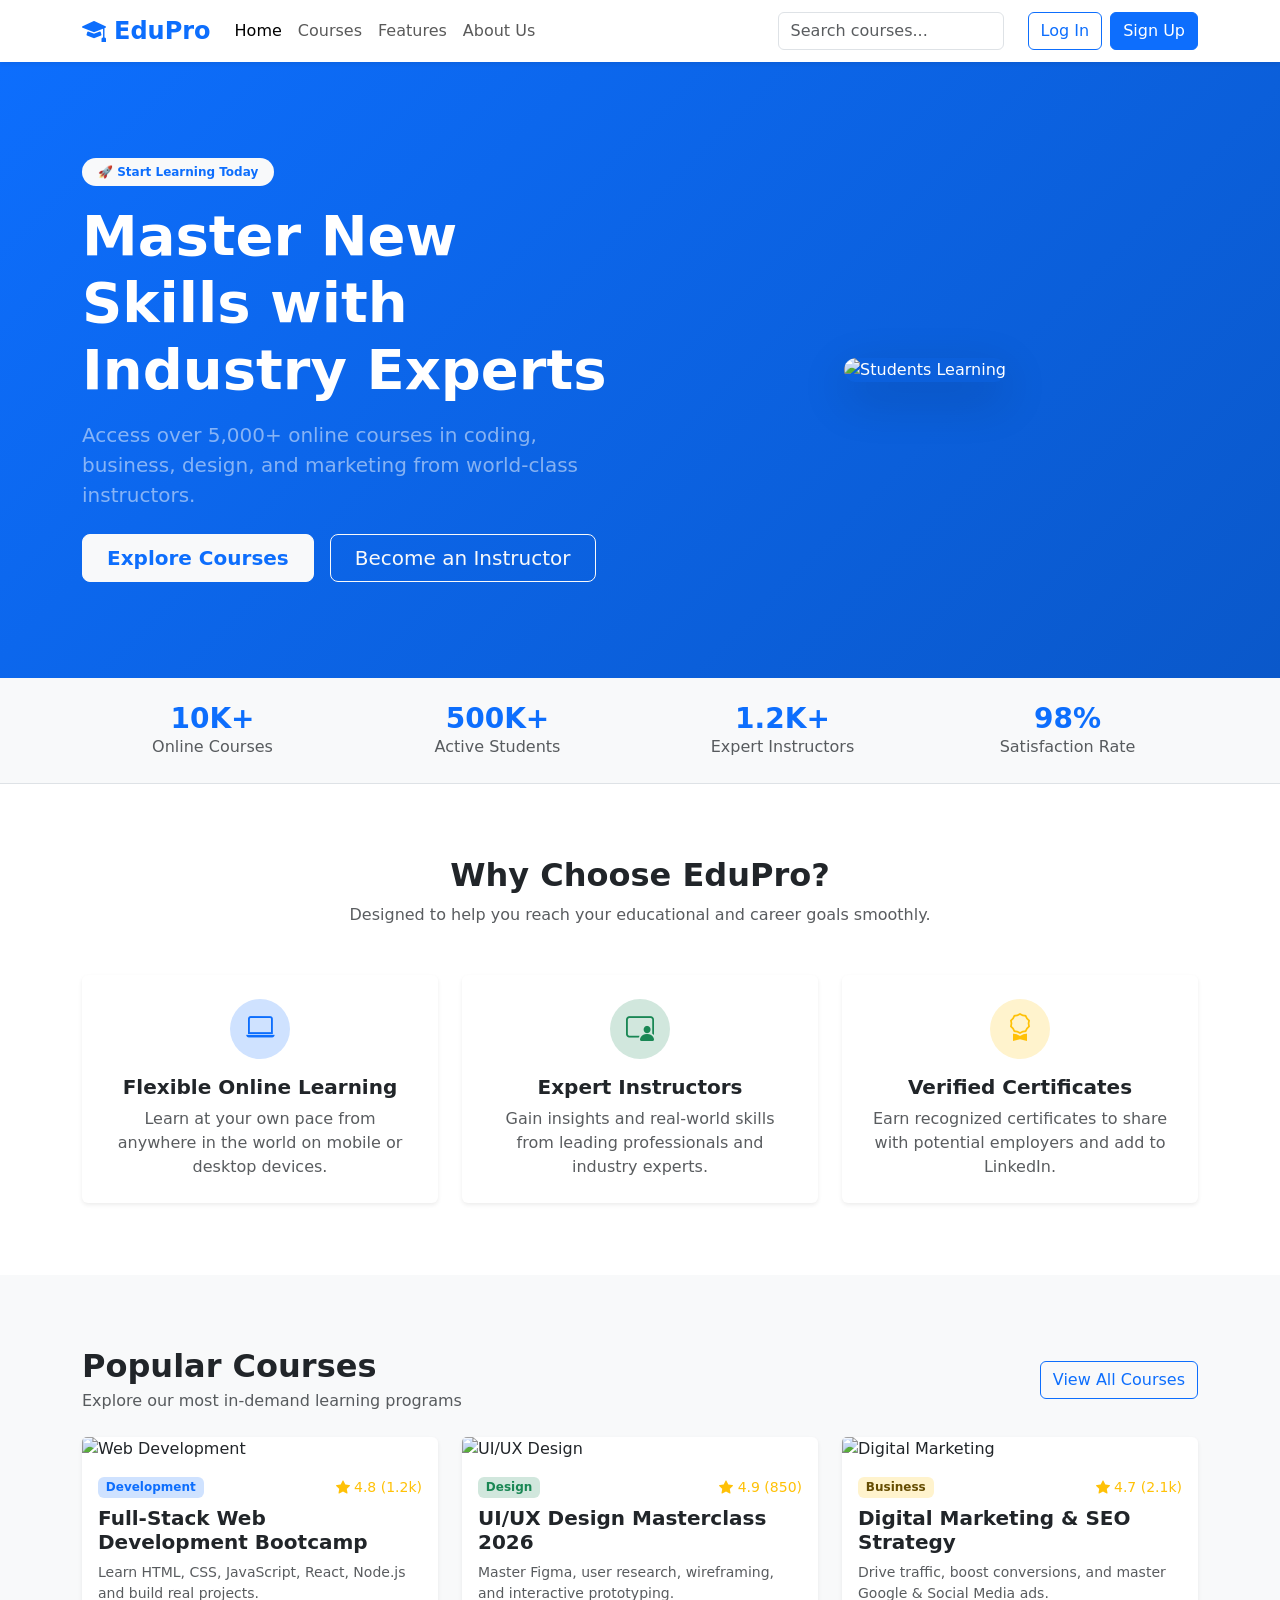
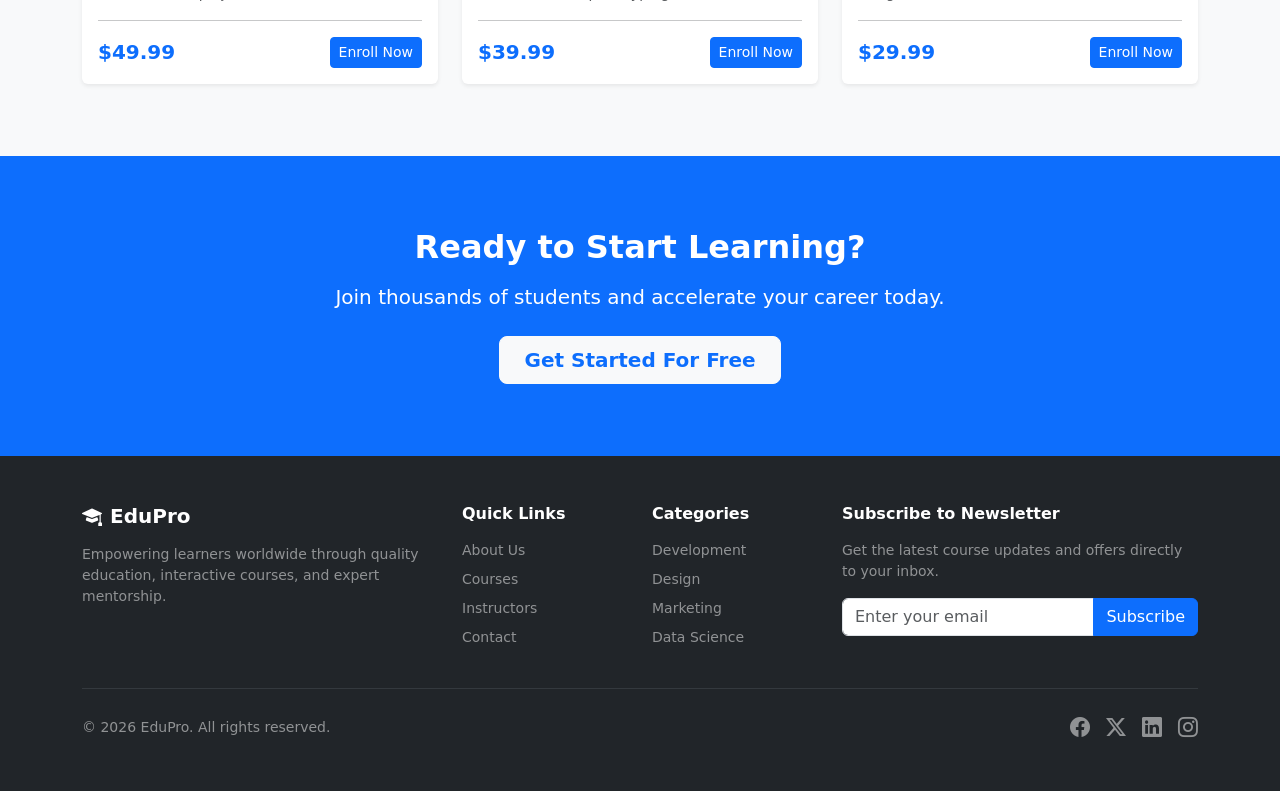
==== home-page.html @ d51e1c1f "This is home page in .html" ====
<!DOCTYPE html>
<html lang="en">
<head>
    <meta charset="UTF-8">
    <meta name="viewport" content="width=device-width, initial-scale=1.0">
    <title>EduPro - Learn Anything, Anywhere</title>
    <!-- Bootstrap 5 CSS -->
    <link href="https://cdn.jsdelivr.net/npm/bootstrap@5.3.2/dist/css/bootstrap.min.css" rel="stylesheet">
    <!-- Bootstrap Icons -->
    <link href="https://cdn.jsdelivr.net/npm/bootstrap-icons@1.11.1/font/bootstrap-icons.css" rel="stylesheet">
    <style>
        .hero-section {
            background: linear-gradient(135deg, #0d6efd 0%, #0a58ca 100%);
        }
        .course-card:hover {
            transform: translateY(-5px);
            transition: all 0.3s ease;
            box-shadow: 0 10px 20px rgba(0,0,0,0.12) !important;
        }
        .feature-icon {
            width: 60px;
            height: 60px;
            display: inline-flex;
            align-items: center;
            justify-content: center;
        }
    </style>
</head>
<body>

    <!-- Navbar -->
    <nav class="navbar navbar-expand-lg navbar-light bg-white shadow-sm sticky-top">
        <div class="container">
            <a class="navbar-brand fw-bold text-primary fs-4" href="#">
                <i class="bi bi-mortarboard-fill me-2"></i>EduPro
            </a>
            <button class="navbar-toggler" type="button" data-bs-toggle="collapse" data-bs-target="#navbarNav">
                <span class="navbar-toggler-icon"></span>
            </button>
            <div class="collapse navbar-collapse" id="navbarNav">
                <ul class="navbar-nav me-auto mb-2 mb-lg-0">
                    <li class="nav-item"><a class="nav-link active" href="#">Home</a></li>
                    <li class="nav-item"><a class="nav-link" href="#courses">Courses</a></li>
                    <li class="nav-item"><a class="nav-link" href="#features">Features</a></li>
                    <li class="nav-item"><a class="nav-link" href="#about">About Us</a></li>
                </ul>
                <form class="d-flex me-3" role="search">
                    <input class="form-control me-2" type="search" placeholder="Search courses..." aria-label="Search">
                </form>
                <div class="d-flex gap-2">
                    <a href="#" class="btn btn-outline-primary">Log In</a>
                    <a href="#" class="btn btn-primary">Sign Up</a>
                </div>
            </div>
        </div>
    </nav>

    <!-- Hero Section -->
    <section class="hero-section text-white py-5">
        <div class="container py-5">
            <div class="row align-items-center gy-4">
                <div class="col-lg-6">
                    <span class="badge bg-light text-primary px-3 py-2 rounded-pill mb-3 fw-semibold">🚀 Start Learning Today</span>
                    <h1 class="display-4 fw-bold mb-3">Master New Skills with Industry Experts</h1>
                    <p class="lead text-white-50 mb-4">Access over 5,000+ online courses in coding, business, design, and marketing from world-class instructors.</p>
                    <div class="d-flex gap-3 flex-wrap">
                        <a href="#courses" class="btn btn-light btn-lg text-primary fw-semibold px-4">Explore Courses</a>
                        <a href="#" class="btn btn-outline-light btn-lg px-4">Become an Instructor</a>
                    </div>
                </div>
                <div class="col-lg-6 text-center">
                    <img src="https://images.unsplash.com/photo-1522202176988-66273c2fd55f?auto=format&fit=crop&w=800&q=80" class="img-fluid rounded-4 shadow-lg" alt="Students Learning">
                </div>
            </div>
        </div>
    </section>

    <!-- Stats Counter -->
    <section class="bg-light py-4 border-bottom">
        <div class="container">
            <div class="row text-center gy-3">
                <div class="col-md-3 col-6">
                    <h3 class="fw-bold text-primary mb-0">10K+</h3>
                    <p class="text-muted mb-0">Online Courses</p>
                </div>
                <div class="col-md-3 col-6">
                    <h3 class="fw-bold text-primary mb-0">500K+</h3>
                    <p class="text-muted mb-0">Active Students</p>
                </div>
                <div class="col-md-3 col-6">
                    <h3 class="fw-bold text-primary mb-0">1.2K+</h3>
                    <p class="text-muted mb-0">Expert Instructors</p>
                </div>
                <div class="col-md-3 col-6">
                    <h3 class="fw-bold text-primary mb-0">98%</h3>
                    <p class="text-muted mb-0">Satisfaction Rate</p>
                </div>
            </div>
        </div>
    </section>

    <!-- Features Section -->
    <section id="features" class="py-5">
        <div class="container py-4">
            <div class="text-center mb-5">
                <h2 class="fw-bold">Why Choose EduPro?</h2>
                <p class="text-muted">Designed to help you reach your educational and career goals smoothly.</p>
            </div>
            <div class="row g-4">
                <div class="col-md-4">
                    <div class="card h-100 border-0 shadow-sm text-center p-4">
                        <div class="feature-icon bg-primary-subtle text-primary rounded-circle mx-auto mb-3">
                            <i class="bi bi-laptop fs-3"></i>
                        </div>
                        <h5 class="fw-bold">Flexible Online Learning</h5>
                        <p class="text-muted mb-0">Learn at your own pace from anywhere in the world on mobile or desktop devices.</p>
                    </div>
                </div>
                <div class="col-md-4">
                    <div class="card h-100 border-0 shadow-sm text-center p-4">
                        <div class="feature-icon bg-success-subtle text-success rounded-circle mx-auto mb-3">
                            <i class="bi bi-person-video3 fs-3"></i>
                        </div>
                        <h5 class="fw-bold">Expert Instructors</h5>
                        <p class="text-muted mb-0">Gain insights and real-world skills from leading professionals and industry experts.</p>
                    </div>
                </div>
                <div class="col-md-4">
                    <div class="card h-100 border-0 shadow-sm text-center p-4">
                        <div class="feature-icon bg-warning-subtle text-warning rounded-circle mx-auto mb-3">
                            <i class="bi bi-award fs-3"></i>
                        </div>
                        <h5 class="fw-bold">Verified Certificates</h5>
                        <p class="text-muted mb-0">Earn recognized certificates to share with potential employers and add to LinkedIn.</p>
                    </div>
                </div>
            </div>
        </div>
    </section>

    <!-- Popular Courses Section -->
    <section id="courses" class="bg-light py-5">
        <div class="container py-4">
            <div class="d-flex justify-content-between align-items-center mb-4">
                <div>
                    <h2 class="fw-bold mb-1">Popular Courses</h2>
                    <p class="text-muted mb-0">Explore our most in-demand learning programs</p>
                </div>
                <a href="#" class="btn btn-outline-primary d-none d-md-inline-block">View All Courses</a>
            </div>

            <div class="row g-4">
                <!-- Course 1 -->
                <div class="col-lg-4 col-md-6">
                    <div class="card h-100 border-0 shadow-sm course-card">
                        <img src="https://images.unsplash.com/photo-1555066931-4365d14bab8c?auto=format&fit=crop&w=600&q=80" class="card-img-top" alt="Web Development">
                        <div class="card-body">
                            <div class="d-flex justify-content-between align-items-center mb-2">
                                <span class="badge bg-primary-subtle text-primary">Development</span>
                                <span class="text-warning small"><i class="bi bi-star-fill"></i> 4.8 (1.2k)</span>
                            </div>
                            <h5 class="card-title fw-bold">Full-Stack Web Development Bootcamp</h5>
                            <p class="card-text text-muted small">Learn HTML, CSS, JavaScript, React, Node.js and build real projects.</p>
                            <hr>
                            <div class="d-flex justify-content-between align-items-center">
                                <span class="h5 fw-bold text-primary mb-0">$49.99</span>
                                <a href="#" class="btn btn-sm btn-primary">Enroll Now</a>
                            </div>
                        </div>
                    </div>
                </div>

                <!-- Course 2 -->
                <div class="col-lg-4 col-md-6">
                    <div class="card h-100 border-0 shadow-sm course-card">
                        <img src="https://images.unsplash.com/photo-1561070791-2526d30994b5?auto=format&fit=crop&w=600&q=80" class="card-img-top" alt="UI/UX Design">
                        <div class="card-body">
                            <div class="d-flex justify-content-between align-items-center mb-2">
                                <span class="badge bg-success-subtle text-success">Design</span>
                                <span class="text-warning small"><i class="bi bi-star-fill"></i> 4.9 (850)</span>
                            </div>
                            <h5 class="card-title fw-bold">UI/UX Design Masterclass 2026</h5>
                            <p class="card-text text-muted small">Master Figma, user research, wireframing, and interactive prototyping.</p>
                            <hr>
                            <div class="d-flex justify-content-between align-items-center">
                                <span class="h5 fw-bold text-primary mb-0">$39.99</span>
                                <a href="#" class="btn btn-sm btn-primary">Enroll Now</a>
                            </div>
                        </div>
                    </div>
                </div>

                <!-- Course 3 -->
                <div class="col-lg-4 col-md-6">
                    <div class="card h-100 border-0 shadow-sm course-card">
                        <img src="https://images.unsplash.com/photo-1460925895917-afdab827c52f?auto=format&fit=crop&w=600&q=80" class="card-img-top" alt="Digital Marketing">
                        <div class="card-body">
                            <div class="d-flex justify-content-between align-items-center mb-2">
                                <span class="badge bg-warning-subtle text-warning-emphasis">Business</span>
                                <span class="text-warning small"><i class="bi bi-star-fill"></i> 4.7 (2.1k)</span>
                            </div>
                            <h5 class="card-title fw-bold">Digital Marketing & SEO Strategy</h5>
                            <p class="card-text text-muted small">Drive traffic, boost conversions, and master Google & Social Media ads.</p>
                            <hr>
                            <div class="d-flex justify-content-between align-items-center">
                                <span class="h5 fw-bold text-primary mb-0">$29.99</span>
                                <a href="#" class="btn btn-sm btn-primary">Enroll Now</a>
                            </div>
                        </div>
                    </div>
                </div>
            </div>
            
            <div class="text-center mt-4 d-md-none">
                <a href="#" class="btn btn-outline-primary">View All Courses</a>
            </div>
        </div>
    </section>

    <!-- Call to Action (CTA) Section -->
    <section class="py-5 bg-primary text-white">
        <div class="container text-center py-4">
            <h2 class="fw-bold mb-3">Ready to Start Learning?</h2>
            <p class="lead mb-4">Join thousands of students and accelerate your career today.</p>
            <a href="#" class="btn btn-light btn-lg text-primary fw-semibold px-4">Get Started For Free</a>
        </div>
    </section>

    <!-- Footer -->
    <footer class="bg-dark text-white-50 py-5">
        <div class="container">
            <div class="row g-4">
                <div class="col-lg-4 col-md-6">
                    <h5 class="text-white fw-bold mb-3"><i class="bi bi-mortarboard-fill me-2"></i>EduPro</h5>
                    <p class="small">Empowering learners worldwide through quality education, interactive courses, and expert mentorship.</p>
                </div>
                <div class="col-lg-2 col-md-6">
                    <h6 class="text-white fw-bold mb-3">Quick Links</h6>
                    <ul class="list-unstyled small">
                        <li class="mb-2"><a href="#" class="text-white-50 text-decoration-none">About Us</a></li>
                        <li class="mb-2"><a href="#" class="text-white-50 text-decoration-none">Courses</a></li>
                        <li class="mb-2"><a href="#" class="text-white-50 text-decoration-none">Instructors</a></li>
                        <li class="mb-2"><a href="#" class="text-white-50 text-decoration-none">Contact</a></li>
                    </ul>
                </div>
                <div class="col-lg-2 col-md-6">
                    <h6 class="text-white fw-bold mb-3">Categories</h6>
                    <ul class="list-unstyled small">
                        <li class="mb-2"><a href="#" class="text-white-50 text-decoration-none">Development</a></li>
                        <li class="mb-2"><a href="#" class="text-white-50 text-decoration-none">Design</a></li>
                        <li class="mb-2"><a href="#" class="text-white-50 text-decoration-none">Marketing</a></li>
                        <li class="mb-2"><a href="#" class="text-white-50 text-decoration-none">Data Science</a></li>
                    </ul>
                </div>
                <div class="col-lg-4 col-md-6">
                    <h6 class="text-white fw-bold mb-3">Subscribe to Newsletter</h6>
                    <p class="small">Get the latest course updates and offers directly to your inbox.</p>
                    <div class="input-group">
                        <input type="email" class="form-control" placeholder="Enter your email">
                        <button class="btn btn-primary" type="button">Subscribe</button>
                    </div>
                </div>
            </div>
            <hr class="border-secondary my-4">
            <div class="d-flex flex-column flex-sm-row justify-content-between align-items-center small">
                <p class="mb-0">&copy; 2026 EduPro. All rights reserved.</p>
                <div class="d-flex gap-3 fs-5 mt-2 mt-sm-0">
                    <a href="#" class="text-white-50"><i class="bi bi-facebook"></i></a>
                    <a href="#" class="text-white-50"><i class="bi bi-twitter-x"></i></a>
                    <a href="#" class="text-white-50"><i class="bi bi-linkedin"></i></a>
                    <a href="#" class="text-white-50"><i class="bi bi-instagram"></i></a>
                </div>
            </div>
        </div>
    </footer>

    <!-- Bootstrap 5 JS Bundle -->
    <script src="https://cdn.jsdelivr.net/npm/bootstrap@5.3.2/dist/js/bootstrap.bundle.min.js"></script>
</body>
</html>
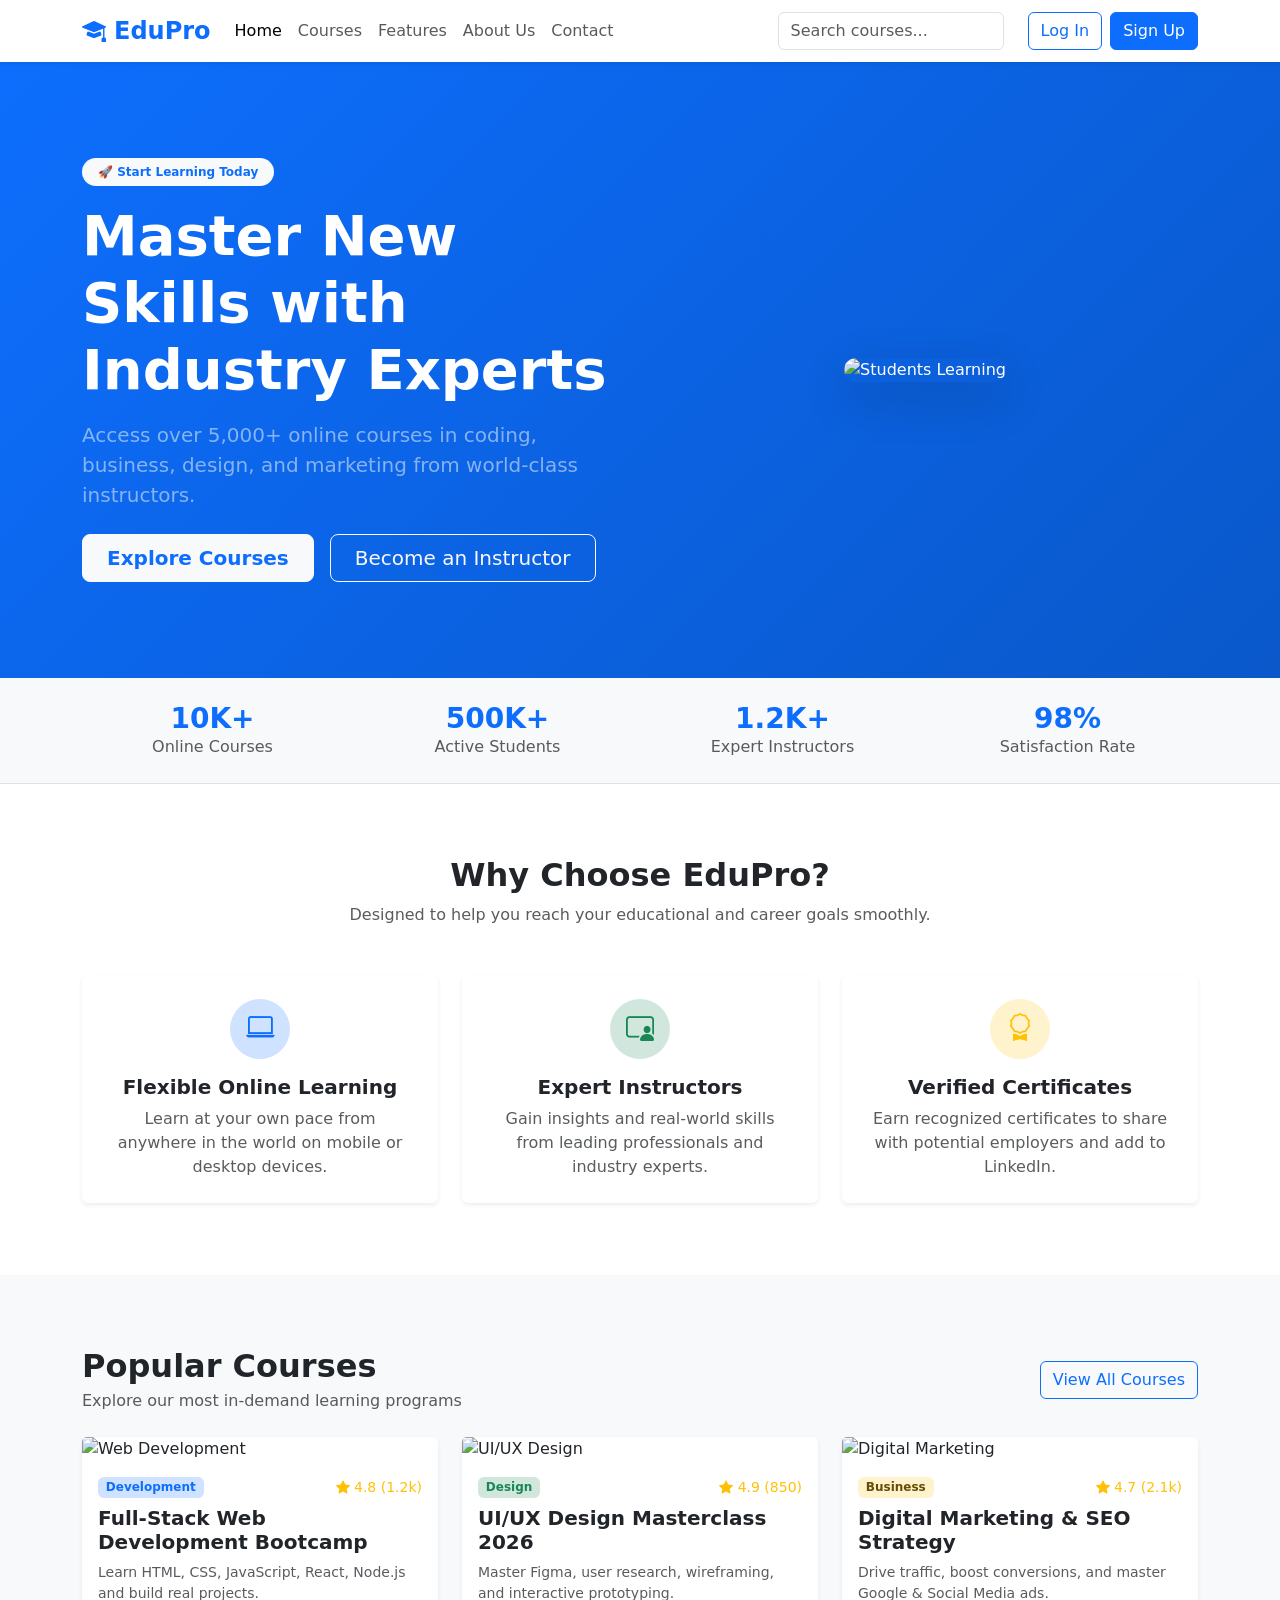
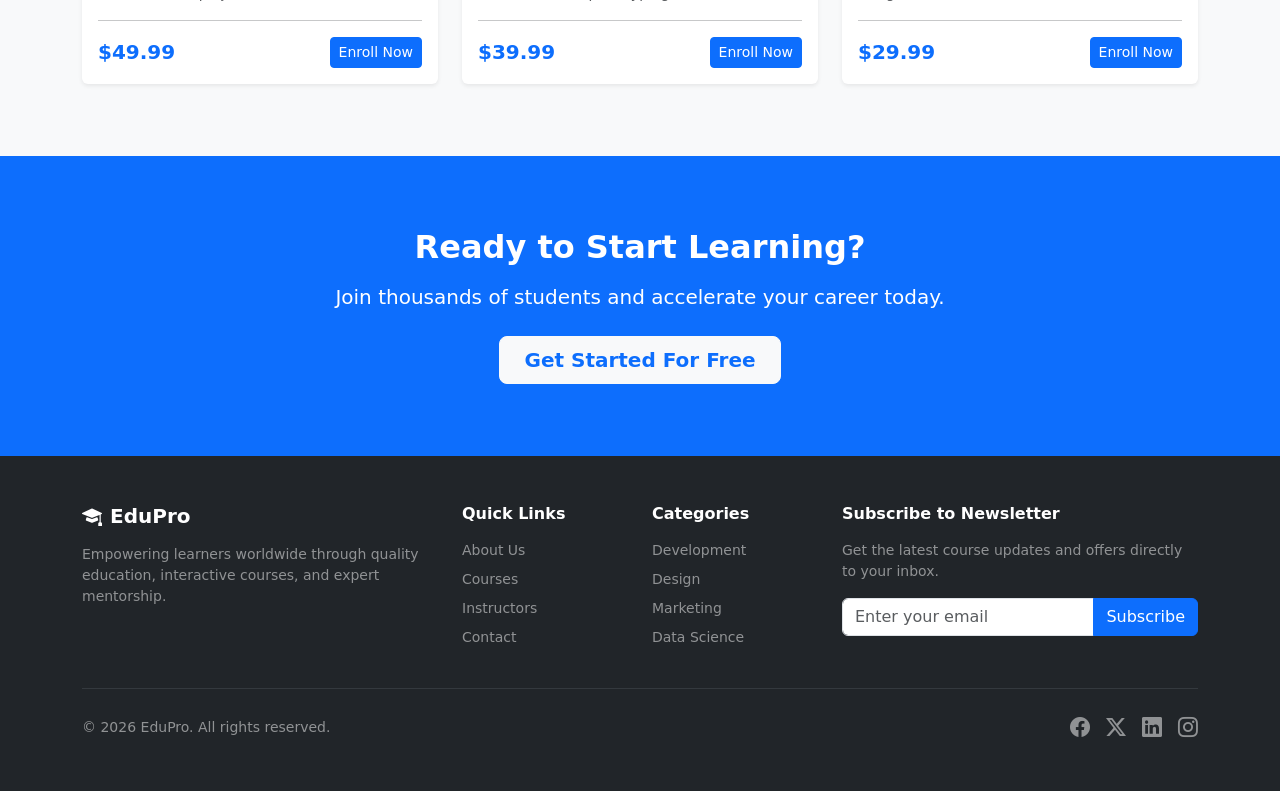
==== commit c26f53ef: "Contact us Page" ====
--- a/home-page.html
+++ b/home-page.html
@@ -31,7 +31,7 @@
     <!-- Navbar -->
     <nav class="navbar navbar-expand-lg navbar-light bg-white shadow-sm sticky-top">
         <div class="container">
-            <a class="navbar-brand fw-bold text-primary fs-4" href="#">
+            <a class="navbar-brand fw-bold text-primary fs-4" href="home-page.html">
                 <i class="bi bi-mortarboard-fill me-2"></i>EduPro
             </a>
             <button class="navbar-toggler" type="button" data-bs-toggle="collapse" data-bs-target="#navbarNav">
@@ -39,10 +39,11 @@
             </button>
             <div class="collapse navbar-collapse" id="navbarNav">
                 <ul class="navbar-nav me-auto mb-2 mb-lg-0">
-                    <li class="nav-item"><a class="nav-link active" href="#">Home</a></li>
+                    <li class="nav-item"><a class="nav-link active" href="home-page.html">Home</a></li>
                     <li class="nav-item"><a class="nav-link" href="#courses">Courses</a></li>
                     <li class="nav-item"><a class="nav-link" href="#features">Features</a></li>
                     <li class="nav-item"><a class="nav-link" href="#about">About Us</a></li>
+                    <li class="nav-item"><a class="nav-link" href="Contact-us.html">Contact</a></li>
                 </ul>
                 <form class="d-flex me-3" role="search">
                     <input class="form-control me-2" type="search" placeholder="Search courses..." aria-label="Search">
@@ -164,7 +165,7 @@
                             <hr>
                             <div class="d-flex justify-content-between align-items-center">
                                 <span class="h5 fw-bold text-primary mb-0">$49.99</span>
-                                <a href="#" class="btn btn-sm btn-primary">Enroll Now</a>
+                                <a href="course.html" class="btn btn-sm btn-primary">Enroll Now</a>
                             </div>
                         </div>
                     </div>
@@ -184,7 +185,7 @@
                             <hr>
                             <div class="d-flex justify-content-between align-items-center">
                                 <span class="h5 fw-bold text-primary mb-0">$39.99</span>
-                                <a href="#" class="btn btn-sm btn-primary">Enroll Now</a>
+                                <a href="course.html" class="btn btn-sm btn-primary">Enroll Now</a>
                             </div>
                         </div>
                     </div>
@@ -204,7 +205,7 @@
                             <hr>
                             <div class="d-flex justify-content-between align-items-center">
                                 <span class="h5 fw-bold text-primary mb-0">$29.99</span>
-                                <a href="#" class="btn btn-sm btn-primary">Enroll Now</a>
+                                <a href="course.html" class="btn btn-sm btn-primary">Enroll Now</a>
                             </div>
                         </div>
                     </div>
@@ -240,7 +241,7 @@
                         <li class="mb-2"><a href="#" class="text-white-50 text-decoration-none">About Us</a></li>
                         <li class="mb-2"><a href="#" class="text-white-50 text-decoration-none">Courses</a></li>
                         <li class="mb-2"><a href="#" class="text-white-50 text-decoration-none">Instructors</a></li>
-                        <li class="mb-2"><a href="#" class="text-white-50 text-decoration-none">Contact</a></li>
+                        <li class="mb-2"><a href="Contact-us.html" class="text-white-50 text-decoration-none">Contact</a></li>
                     </ul>
                 </div>
                 <div class="col-lg-2 col-md-6">
